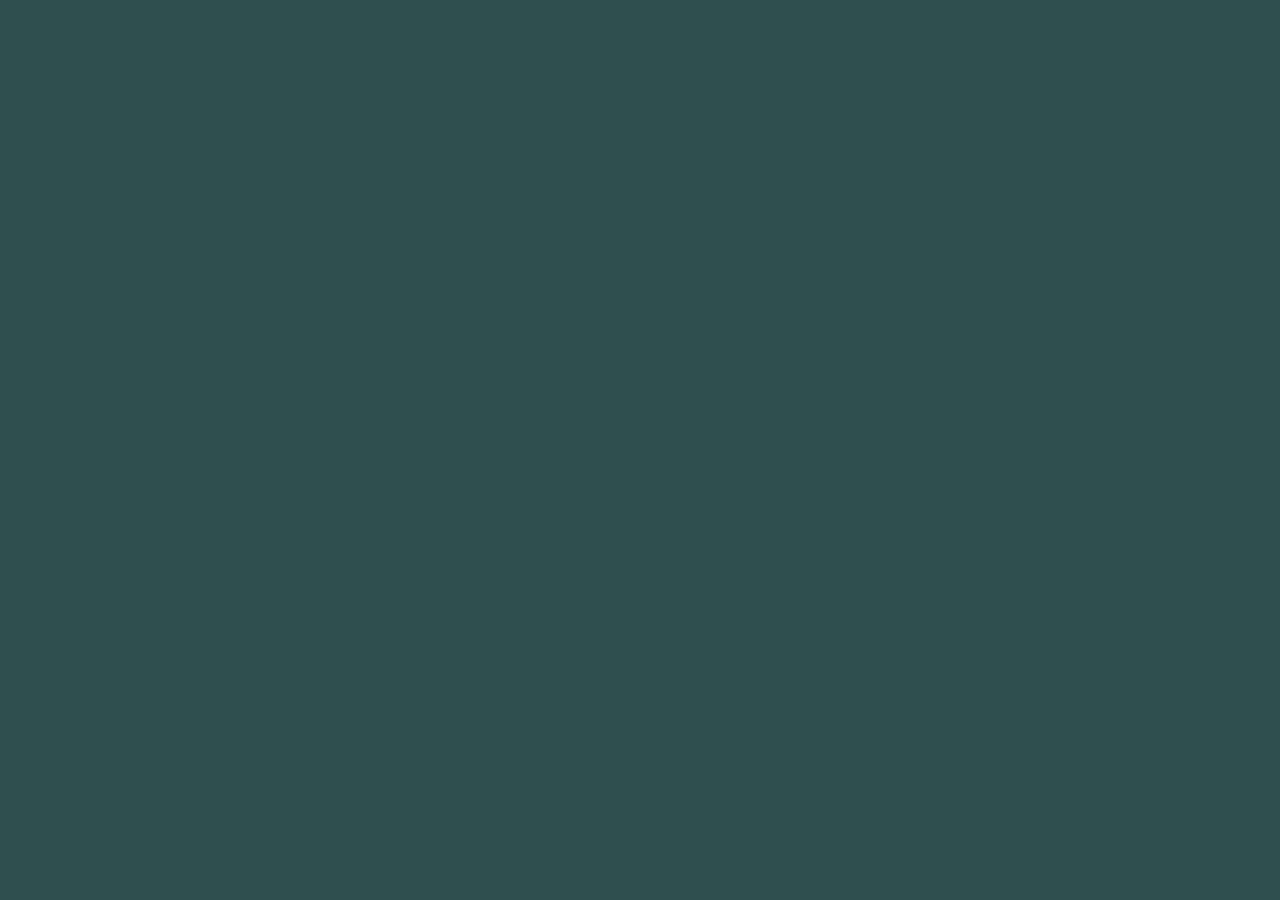
==== Card2/index.html @ 89a3be5e "14" ====
<!DOCTYPE html>
<html lang="en">
<head>
    <meta charset="UTF-8">
    <meta name="viewport" content="width=device-width, initial-scale=1.0">
    <link rel="stylesheet" href="style.css">
    <title>Creative Card 2</title>
</head>
<body>
    
</body>
</html>
---- Card2/style.css ----
body {
    background-color: darkslategray;
}
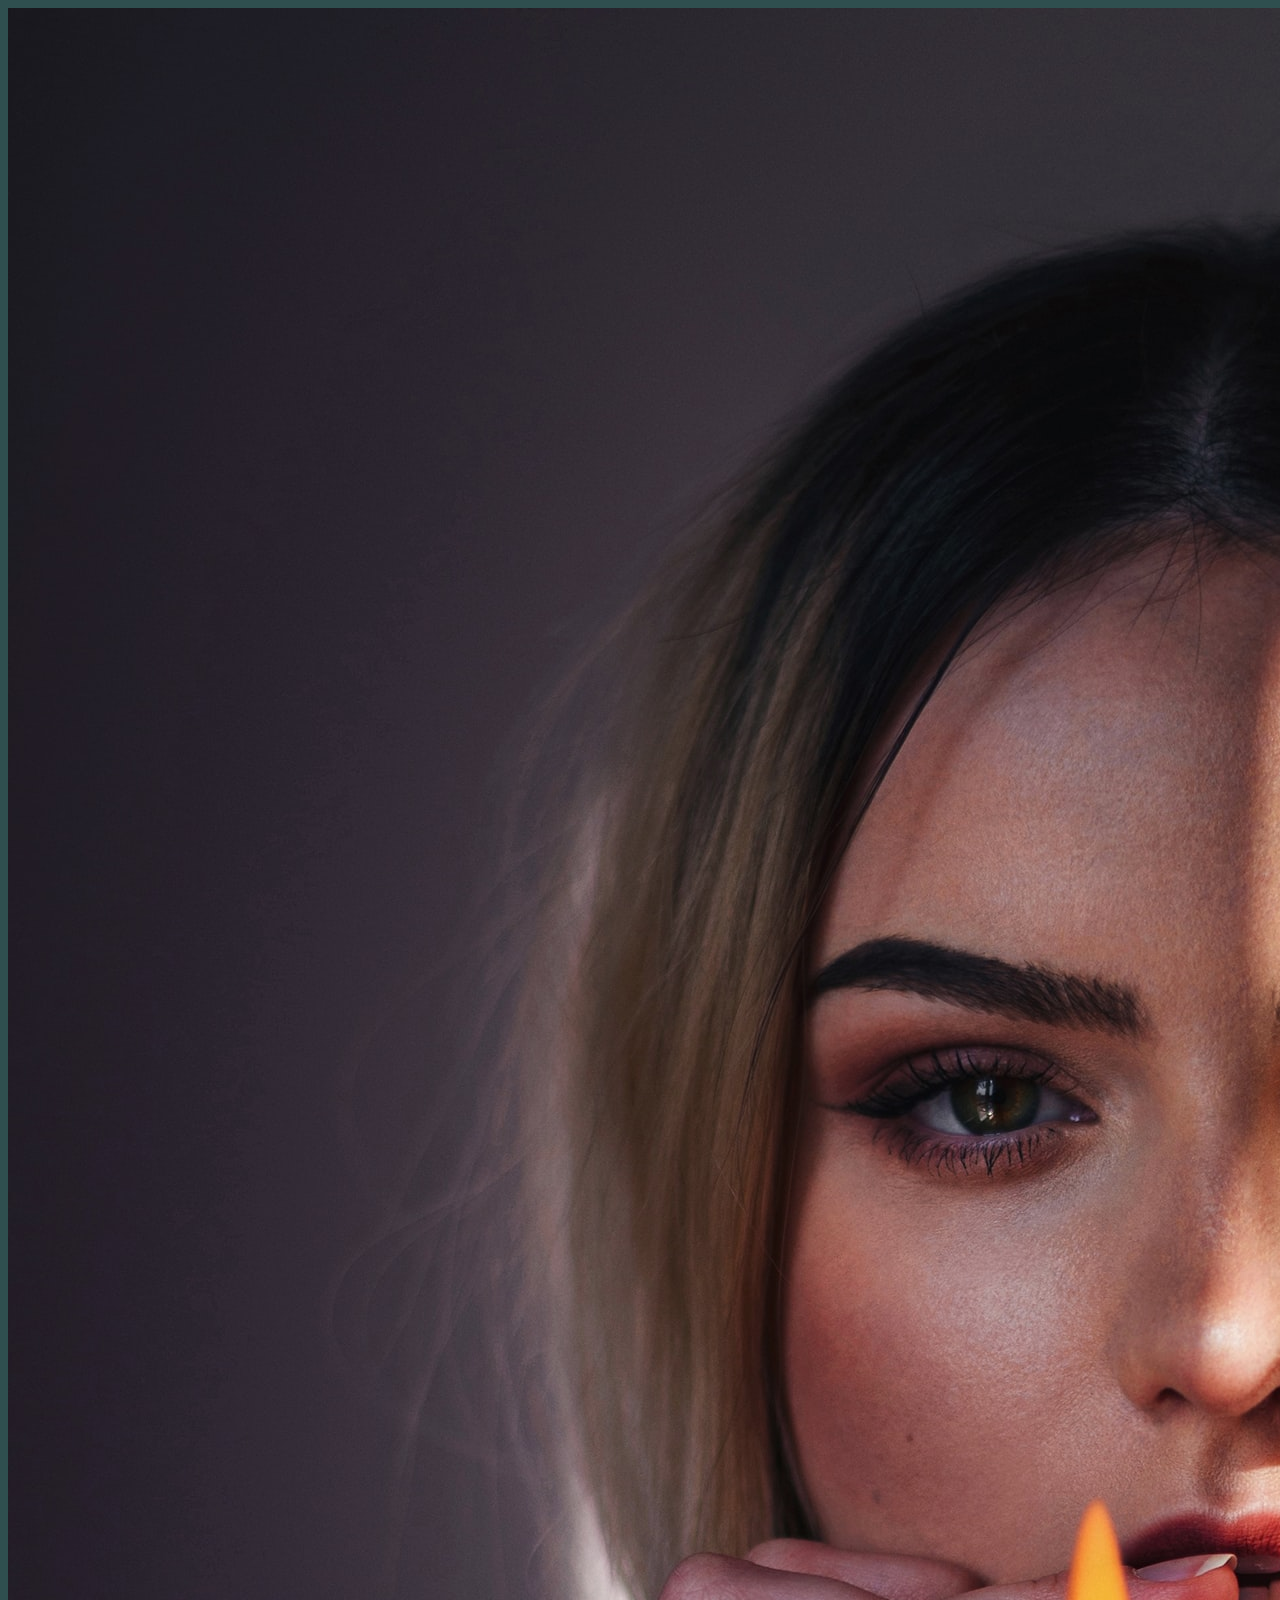
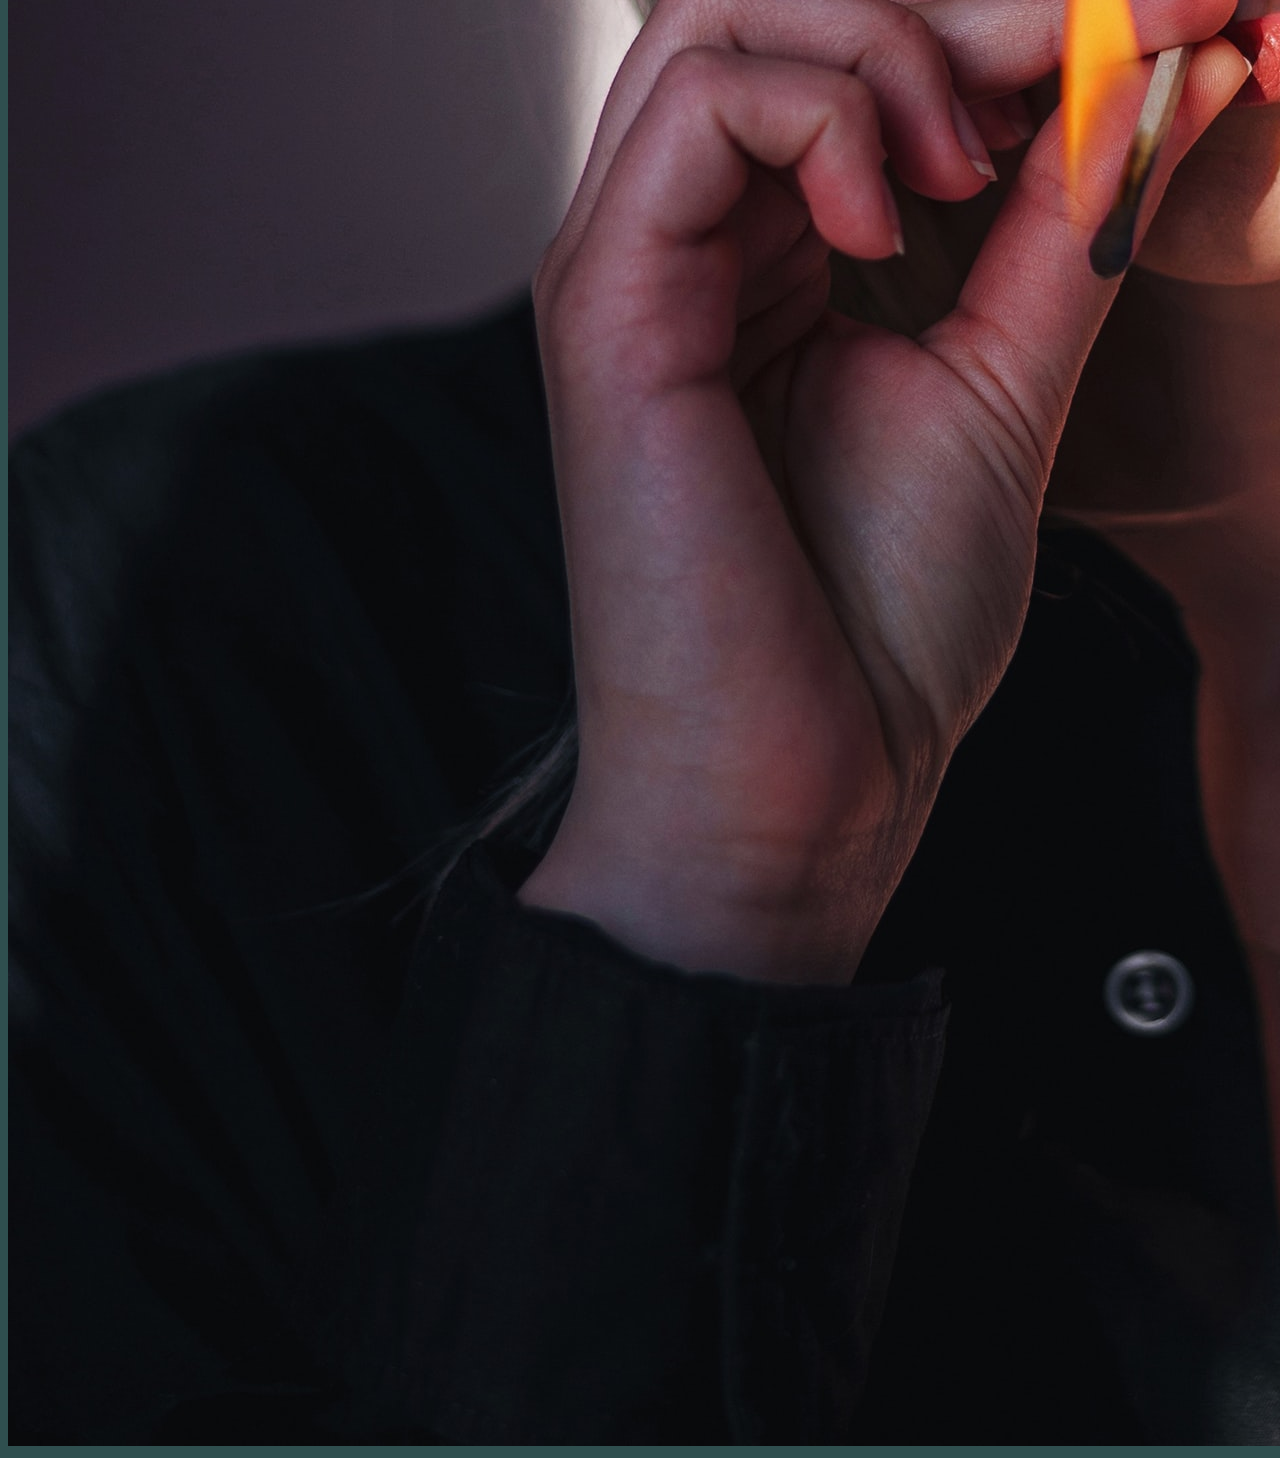
==== commit dacfc53b: "2" ====
--- a/Card2/index.html
+++ b/Card2/index.html
@@ -7,6 +7,10 @@
     <title>Creative Card 2</title>
 </head>
 <body>
-    
+    <section class="card">
+        <section class="imgBox">
+            <img src="1.jpg" alt="no pic (alternative text)">
+        </section>
+    </section>
 </body>
 </html>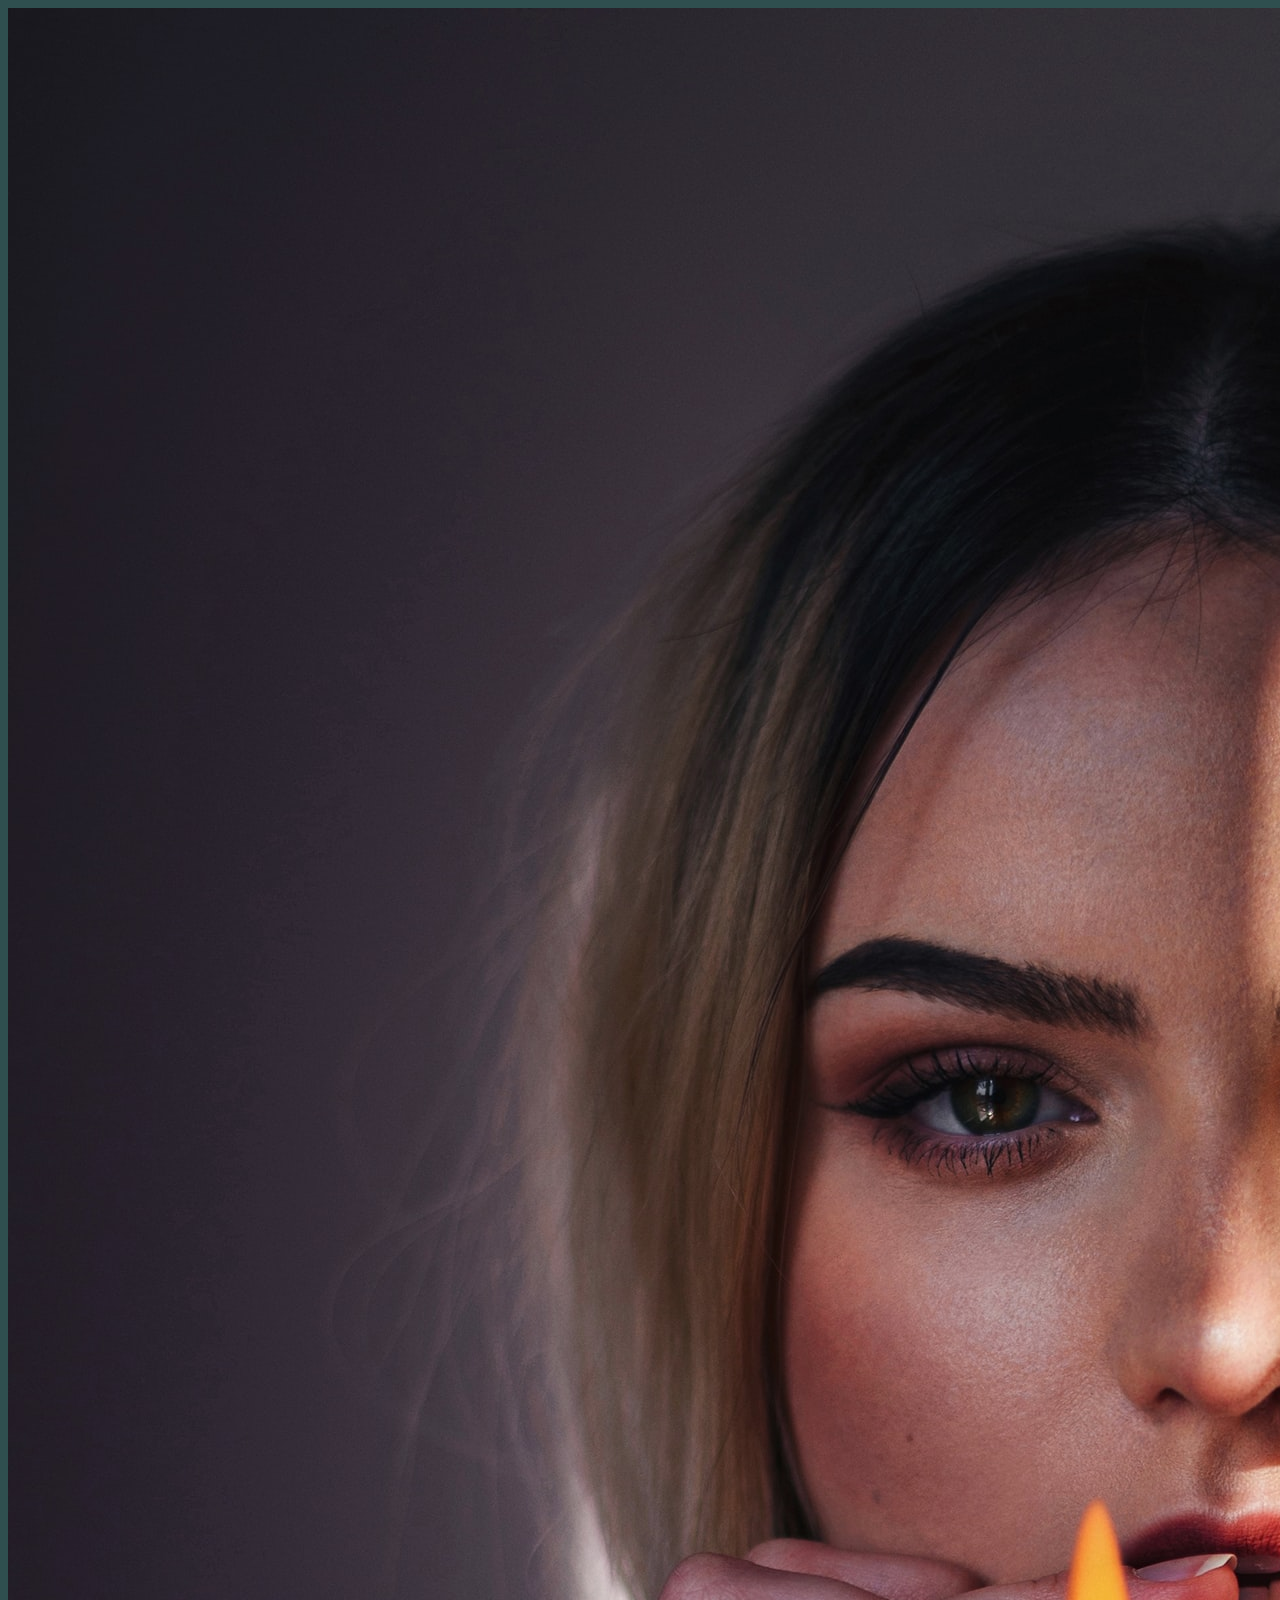
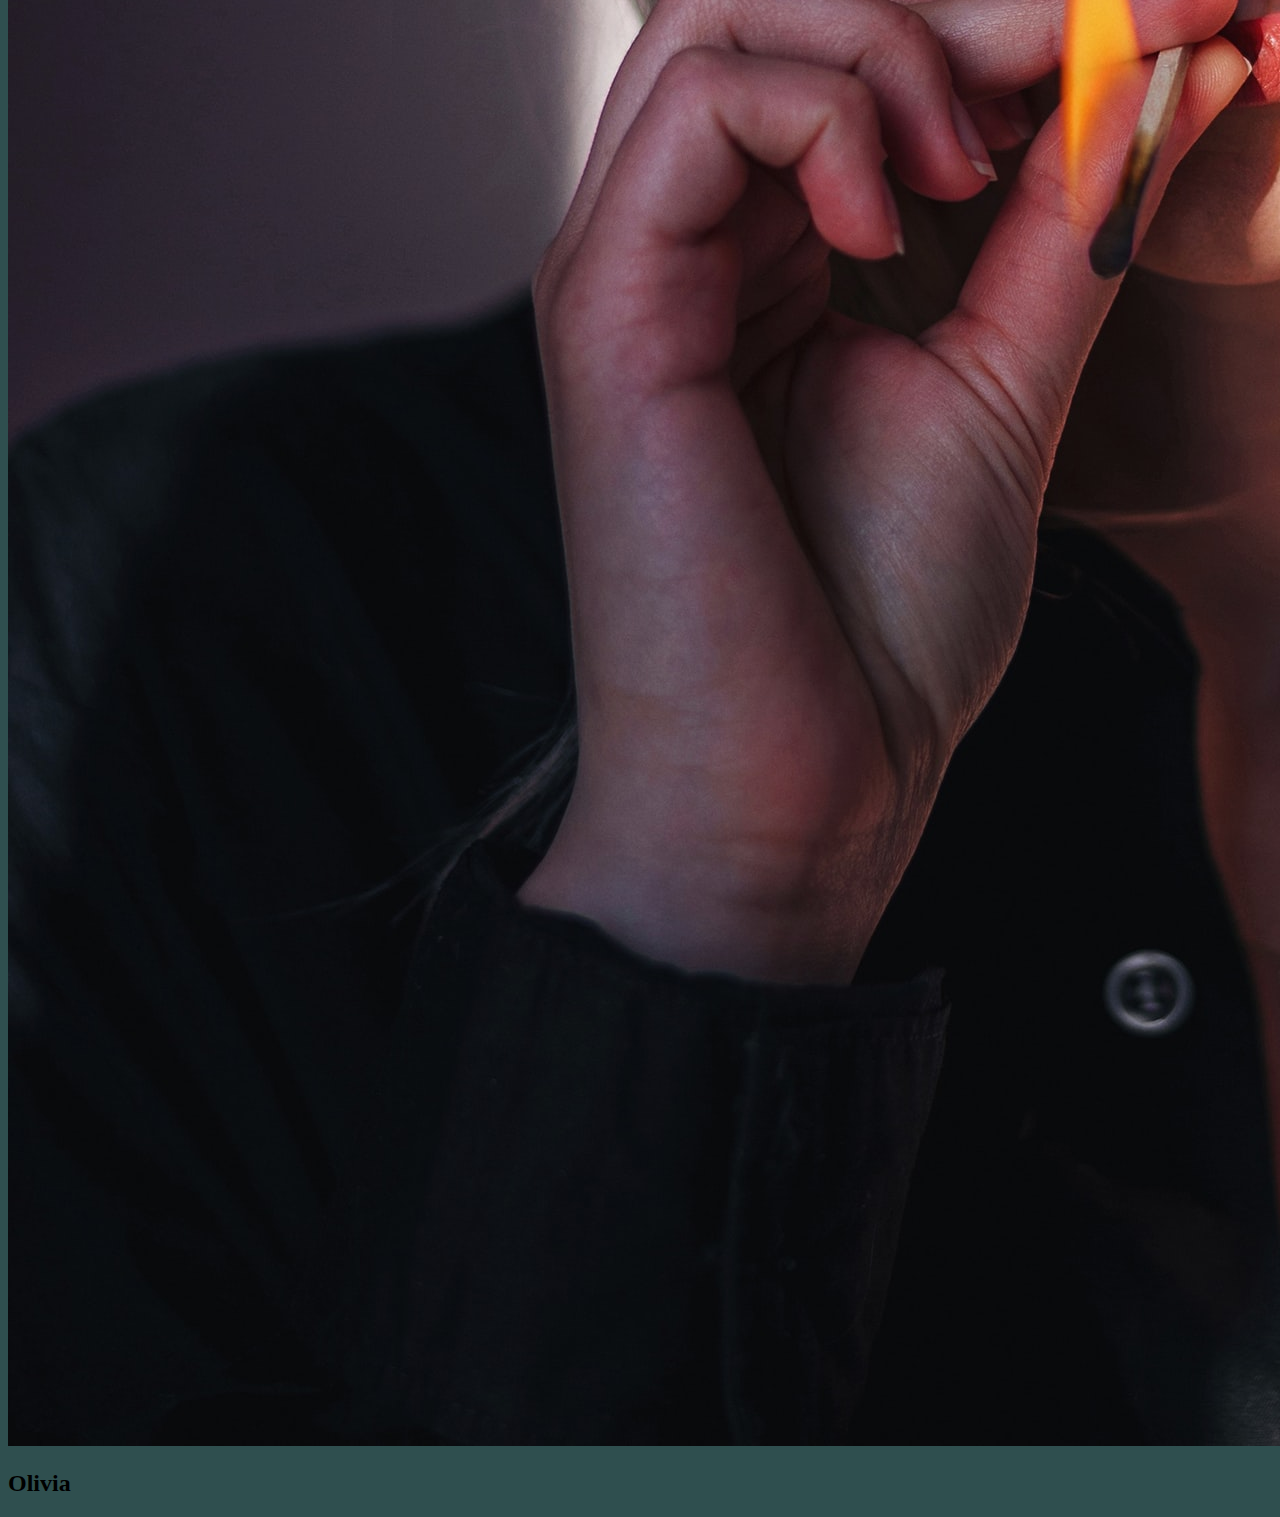
==== commit fc799a70: "3" ====
--- a/Card2/index.html
+++ b/Card2/index.html
@@ -11,6 +11,9 @@
         <section class="imgBox">
             <img src="1.jpg" alt="no pic (alternative text)">
         </section>
+        <article class="details">
+            <h2>Olivia</h2>
+        </article>
     </section>
 </body>
 </html>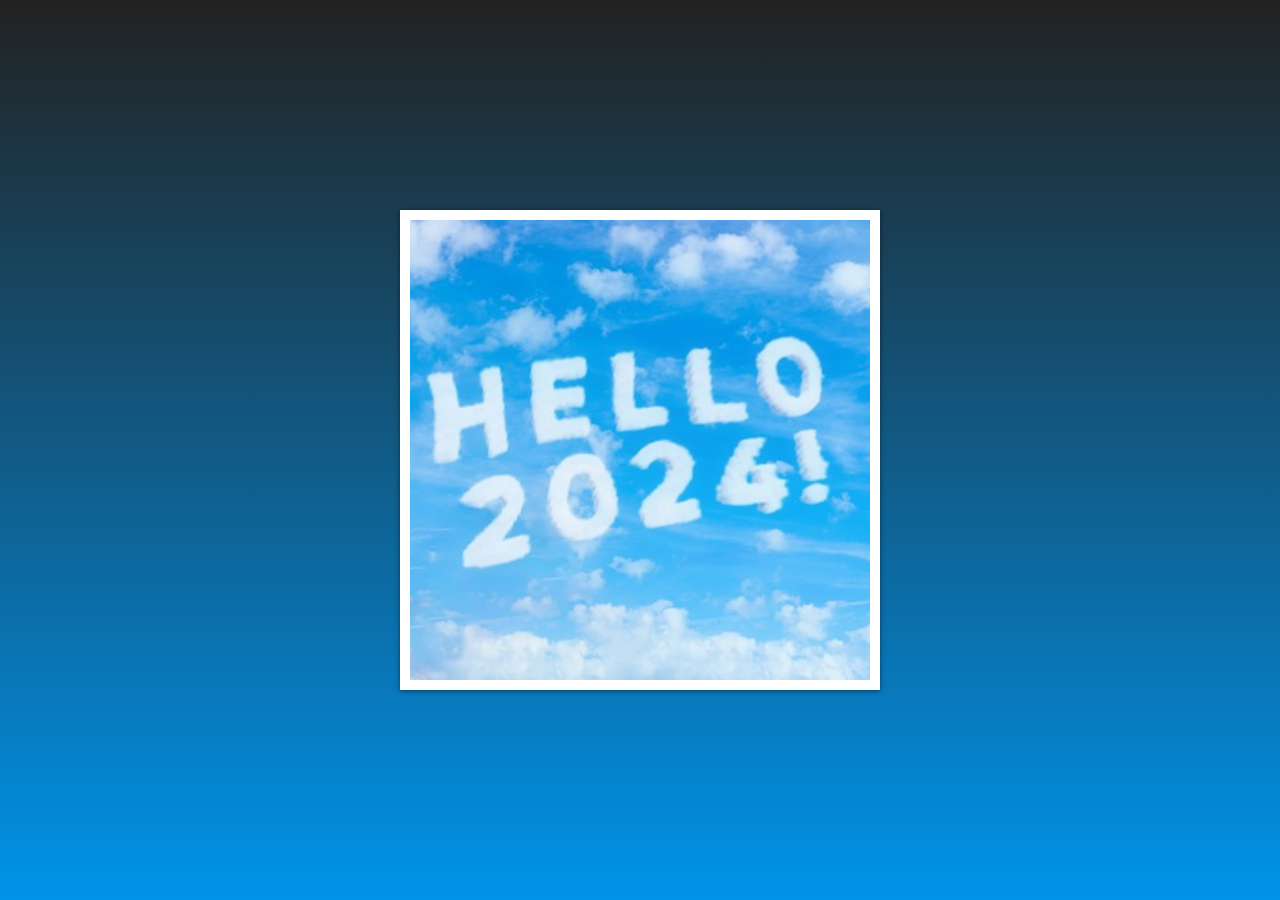
==== commit 9ea068f7: "17" ====
--- a/Card2/index.html
+++ b/Card2/index.html
@@ -12,7 +12,7 @@
             <img src="1.jpg" alt="no pic (alternative text)">
         </section>
         <article class="details">
-            <h2>Olivia</h2>
+            <h2>Hello 2024 🥳</h2>
         </article>
     </section>
 </body>
--- a/Card2/style.css
+++ b/Card2/style.css
@@ -1,3 +1,74 @@
 body {
-    background-color: darkslategray;
+    margin: 0;
+    height: 100vh;
+    background: linear-gradient(#222222, #0093e9);
+    /* background-color: darkslategray; */
+    display: flex;
+    justify-content: center;
+    align-items: center;
+    font-family: sans-serif;
+}
+
+.card {
+    position: relative;
+    width: 30rem;
+    height: 30rem;
+    background: white;
+    box-shadow: 0 1px 5px rgba(0, 0, 0, 0.5);
+}
+
+.card::before,
+.card::after {
+    content: "";
+    position: absolute;
+    top: 0;
+    left: 0;
+    width: 100%;
+    height: 100%;
+    background: white;
+    transition: 1s;
+    z-index: -1;
+}
+
+.card:hover::before {
+    transform: rotate(20deg);
+    box-shadow: 0 2px 20px rgba(0, 0, 0, 0.2);
+}
+.card:hover::after {
+    transform: rotate(10deg);
+    box-shadow: 0 2px 20px rgba(0, 0, 0, 0.2);
+}
+
+.imgBox {
+    position: absolute;
+    top: 10px;
+    left: 10px;
+    bottom: 10px;
+    right: 10px;
+    background: #222;
+    transition: 1s;
+    z-index: 2;
+}
+
+.card:hover .imgBox {
+    bottom: 80px;
+}
+
+.details {
+    position: absolute;
+    left: 10px;
+    right: 10px;
+    bottom: 10px;
+    height: 60px;
+    text-align: center;
+}
+
+
+img {
+    position: absolute;
+    top: 0;
+    left: 0;
+    width: 100%;
+    height: 100%;
+    object-fit: cover;
 }